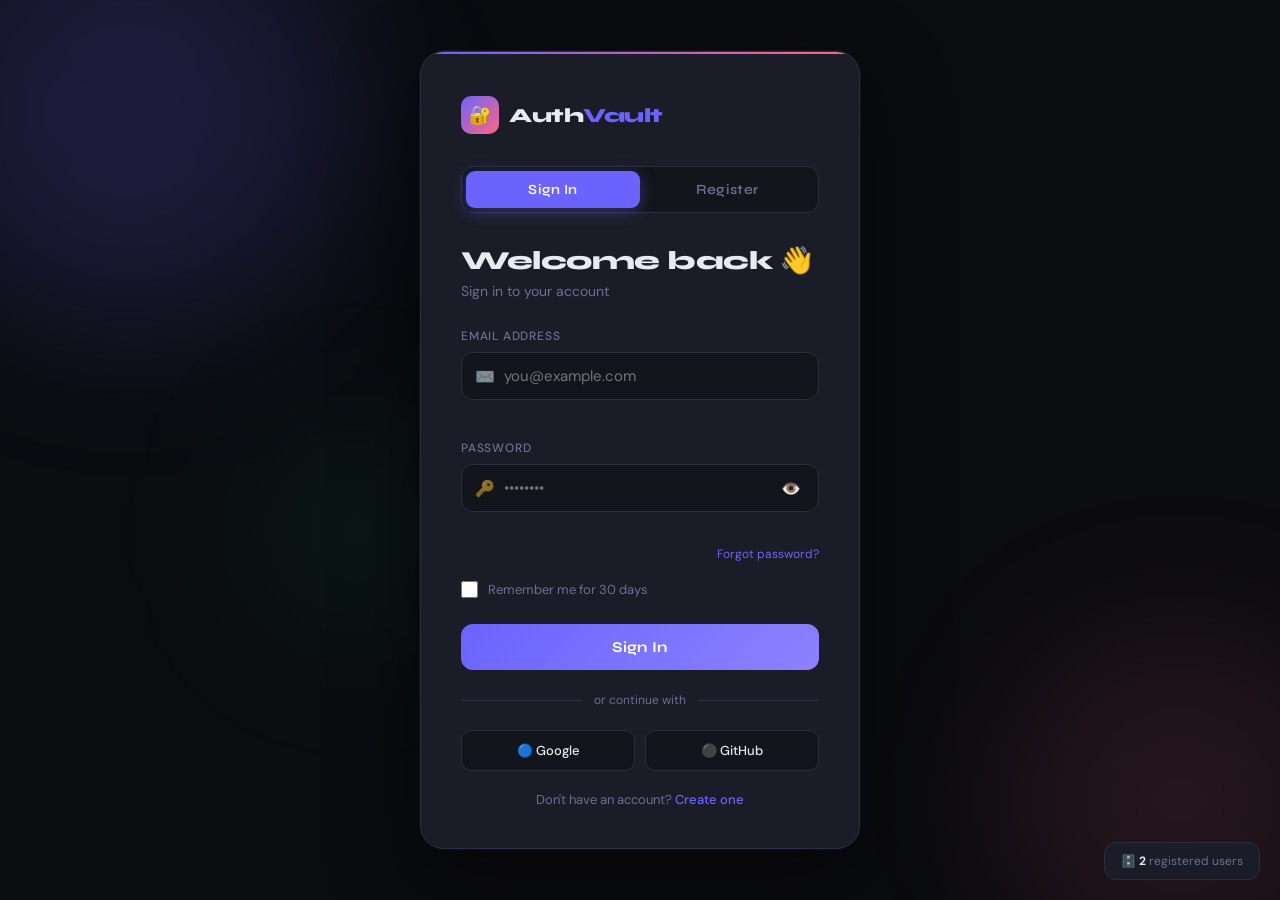
==== Registration/index.html @ bc40cd7a "Add files via upload" ====
<!DOCTYPE html>
<html lang="en">
<head>
  <meta charset="UTF-8" />
  <meta name="viewport" content="width=device-width, initial-scale=1.0"/>
  <title>AuthVault — Secure Login</title>
  <link href="https://fonts.googleapis.com/css2?family=Syne:wght@400;600;700;800&family=DM+Sans:wght@300;400;500&display=swap" rel="stylesheet"/>
  <style>
    :root {
      --bg: #0b0c10;
      --surface: #13151c;
      --card: #1a1d27;
      --border: #2a2d3e;
      --accent: #6c63ff;
      --accent2: #ff6584;
      --success: #00d68f;
      --error: #ff4d6d;
      --warn: #ffb703;
      --text: #e8eaf0;
      --muted: #6b7090;
      --glow: rgba(108,99,255,0.35);
    }

    * { margin: 0; padding: 0; box-sizing: border-box; }

    body {
      font-family: 'DM Sans', sans-serif;
      background: var(--bg);
      color: var(--text);
      min-height: 100vh;
      display: flex;
      align-items: center;
      justify-content: center;
      overflow: hidden;
    }

    /* ── Background ── */
    .bg-orb {
      position: fixed;
      border-radius: 50%;
      filter: blur(80px);
      pointer-events: none;
      z-index: 0;
    }
    .orb1 { width: 420px; height: 420px; background: rgba(108,99,255,0.18); top: -100px; left: -80px; }
    .orb2 { width: 320px; height: 320px; background: rgba(255,101,132,0.12); bottom: -60px; right: -60px; }
    .orb3 { width: 200px; height: 200px; background: rgba(0,214,143,0.08); bottom: 30%; left: 20%; }

    /* ── Wrapper ── */
    .wrapper {
      position: relative;
      z-index: 1;
      width: 100%;
      max-width: 480px;
      padding: 20px;
    }

    /* ── Card ── */
    .card {
      background: var(--card);
      border: 1px solid var(--border);
      border-radius: 24px;
      padding: 44px 40px 40px;
      box-shadow: 0 0 0 1px rgba(255,255,255,0.04), 0 30px 80px rgba(0,0,0,0.5);
      position: relative;
      overflow: hidden;
    }
    .card::before {
      content: '';
      position: absolute;
      top: 0; left: 0; right: 0;
      height: 2px;
      background: linear-gradient(90deg, var(--accent), var(--accent2));
      border-radius: 24px 24px 0 0;
    }

    /* ── Logo ── */
    .logo {
      display: flex;
      align-items: center;
      gap: 10px;
      margin-bottom: 32px;
    }
    .logo-icon {
      width: 38px; height: 38px;
      background: linear-gradient(135deg, var(--accent), var(--accent2));
      border-radius: 10px;
      display: flex; align-items: center; justify-content: center;
      font-size: 18px;
    }
    .logo-text {
      font-family: 'Syne', sans-serif;
      font-weight: 800;
      font-size: 20px;
      letter-spacing: -0.5px;
    }
    .logo-text span { color: var(--accent); }

    /* ── Tab bar ── */
    .tabs {
      display: flex;
      background: var(--surface);
      border-radius: 12px;
      padding: 4px;
      margin-bottom: 32px;
      border: 1px solid var(--border);
    }
    .tab-btn {
      flex: 1;
      padding: 10px;
      border: none;
      background: transparent;
      color: var(--muted);
      font-family: 'Syne', sans-serif;
      font-weight: 600;
      font-size: 14px;
      border-radius: 9px;
      cursor: pointer;
      transition: all 0.25s ease;
      letter-spacing: 0.3px;
    }
    .tab-btn.active {
      background: var(--accent);
      color: #fff;
      box-shadow: 0 4px 16px var(--glow);
    }

    /* ── Heading ── */
    .form-title {
      font-family: 'Syne', sans-serif;
      font-size: 26px;
      font-weight: 800;
      margin-bottom: 6px;
      letter-spacing: -0.5px;
    }
    .form-sub {
      color: var(--muted);
      font-size: 14px;
      margin-bottom: 28px;
    }

    /* ── Form Fields ── */
    .field { margin-bottom: 18px; position: relative; }
    .field label {
      display: block;
      font-size: 12px;
      font-weight: 500;
      letter-spacing: 0.8px;
      text-transform: uppercase;
      color: var(--muted);
      margin-bottom: 8px;
    }
    .input-wrap { position: relative; }
    .input-wrap .icon {
      position: absolute;
      left: 14px; top: 50%;
      transform: translateY(-50%);
      font-size: 16px;
      opacity: 0.5;
      pointer-events: none;
    }
    .field input {
      width: 100%;
      padding: 13px 14px 13px 42px;
      background: var(--surface);
      border: 1.5px solid var(--border);
      border-radius: 12px;
      color: var(--text);
      font-family: 'DM Sans', sans-serif;
      font-size: 15px;
      transition: all 0.2s ease;
      outline: none;
    }
    .field input:focus {
      border-color: var(--accent);
      box-shadow: 0 0 0 3px rgba(108,99,255,0.15);
    }
    .field input.error-input { border-color: var(--error); }
    .field input.success-input { border-color: var(--success); }

    /* Toggle password */
    .toggle-pwd {
      position: absolute;
      right: 14px; top: 50%;
      transform: translateY(-50%);
      background: none; border: none;
      color: var(--muted); cursor: pointer;
      font-size: 16px;
      padding: 4px;
      transition: color 0.2s;
    }
    .toggle-pwd:hover { color: var(--accent); }

    /* Field message */
    .field-msg {
      font-size: 12px;
      margin-top: 6px;
      min-height: 16px;
      display: flex; align-items: center; gap: 4px;
      transition: all 0.2s;
    }
    .field-msg.err { color: var(--error); }
    .field-msg.ok  { color: var(--success); }

    /* Password strength */
    .strength-bar {
      display: flex; gap: 4px; margin-top: 8px;
    }
    .strength-seg {
      flex: 1; height: 3px;
      border-radius: 99px;
      background: var(--border);
      transition: background 0.3s ease;
    }
    .strength-label {
      font-size: 11px;
      color: var(--muted);
      margin-top: 4px;
    }

    /* ── Submit button ── */
    .btn-submit {
      width: 100%;
      padding: 14px;
      background: linear-gradient(135deg, var(--accent), #8b82ff);
      color: #fff;
      border: none;
      border-radius: 12px;
      font-family: 'Syne', sans-serif;
      font-weight: 700;
      font-size: 15px;
      letter-spacing: 0.3px;
      cursor: pointer;
      transition: all 0.25s ease;
      margin-top: 8px;
      position: relative;
      overflow: hidden;
    }
    .btn-submit:hover {
      transform: translateY(-1px);
      box-shadow: 0 8px 28px var(--glow);
    }
    .btn-submit:active { transform: translateY(0); }
    .btn-submit:disabled {
      opacity: 0.5;
      cursor: not-allowed;
      transform: none;
    }
    .btn-submit .spinner {
      display: none;
      width: 18px; height: 18px;
      border: 2px solid rgba(255,255,255,0.3);
      border-top-color: #fff;
      border-radius: 50%;
      animation: spin 0.7s linear infinite;
      margin: 0 auto;
    }
    .btn-submit.loading .btn-label { display: none; }
    .btn-submit.loading .spinner { display: block; }
    @keyframes spin { to { transform: rotate(360deg); } }

    /* ── Alert box ── */
    .alert-box {
      display: none;
      padding: 14px 16px;
      border-radius: 12px;
      font-size: 14px;
      margin-bottom: 20px;
      border: 1px solid transparent;
      animation: slideIn 0.3s ease;
    }
    .alert-box.show { display: flex; align-items: center; gap: 10px; }
    .alert-box.success { background: rgba(0,214,143,0.1); border-color: rgba(0,214,143,0.3); color: var(--success); }
    .alert-box.error   { background: rgba(255,77,109,0.1); border-color: rgba(255,77,109,0.3); color: var(--error); }
    @keyframes slideIn { from { opacity:0; transform: translateY(-8px); } to { opacity:1; transform: translateY(0); } }

    /* ── Divider ── */
    .divider { display: flex; align-items: center; gap: 12px; margin: 22px 0; }
    .divider span { color: var(--muted); font-size: 12px; white-space: nowrap; }
    .divider::before, .divider::after { content:''; flex:1; height:1px; background: var(--border); }

    /* ── Social buttons ── */
    .social-row { display: grid; grid-template-columns: 1fr 1fr; gap: 10px; }
    .btn-social {
      padding: 11px;
      background: var(--surface);
      border: 1.5px solid var(--border);
      border-radius: 10px;
      color: var(--text);
      font-family: 'DM Sans', sans-serif;
      font-size: 13px;
      font-weight: 500;
      cursor: pointer;
      transition: all 0.2s ease;
      display: flex; align-items: center; justify-content: center; gap: 8px;
    }
    .btn-social:hover { border-color: var(--accent); color: var(--accent); }

    /* ── Footer link ── */
    .form-footer {
      text-align: center;
      margin-top: 20px;
      font-size: 13px;
      color: var(--muted);
    }
    .form-footer a { color: var(--accent); cursor: pointer; text-decoration: none; font-weight: 500; }
    .form-footer a:hover { text-decoration: underline; }

    /* ── Success screen ── */
    #successScreen {
      display: none;
      text-align: center;
      animation: fadeIn 0.5s ease;
    }
    @keyframes fadeIn { from { opacity:0; transform: scale(0.96); } to { opacity:1; transform: scale(1); } }
    .success-icon {
      width: 80px; height: 80px;
      background: rgba(0,214,143,0.12);
      border: 2px solid var(--success);
      border-radius: 50%;
      display: flex; align-items: center; justify-content: center;
      font-size: 36px;
      margin: 0 auto 20px;
    }
    .success-title {
      font-family: 'Syne', sans-serif;
      font-size: 24px;
      font-weight: 800;
      margin-bottom: 10px;
    }
    .success-subtitle { color: var(--muted); font-size: 15px; margin-bottom: 8px; }
    .user-badge {
      display: inline-block;
      padding: 8px 18px;
      background: rgba(108,99,255,0.12);
      border: 1px solid rgba(108,99,255,0.3);
      border-radius: 99px;
      color: var(--accent);
      font-size: 14px;
      font-weight: 500;
      margin: 10px 0 24px;
    }
    .btn-logout {
      padding: 12px 28px;
      background: var(--surface);
      border: 1.5px solid var(--border);
      border-radius: 12px;
      color: var(--text);
      font-family: 'Syne', sans-serif;
      font-weight: 600;
      font-size: 14px;
      cursor: pointer;
      transition: all 0.2s;
    }
    .btn-logout:hover { border-color: var(--error); color: var(--error); }

    /* ── Users list (demo) ── */
    .users-count {
      position: fixed;
      bottom: 20px; right: 20px;
      background: var(--card);
      border: 1px solid var(--border);
      border-radius: 12px;
      padding: 10px 16px;
      font-size: 12px;
      color: var(--muted);
      z-index: 10;
    }
    .users-count strong { color: var(--text); }

    /* ── Checkbox ── */
    .check-row {
      display: flex; align-items: center; gap: 10px;
      margin-bottom: 18px;
      cursor: pointer;
    }
    .check-row input[type="checkbox"] {
      width: 17px; height: 17px;
      accent-color: var(--accent);
      cursor: pointer;
    }
    .check-row span { font-size: 13px; color: var(--muted); }
    .check-row a { color: var(--accent); }

    /* Forgot link */
    .forgot-link {
      text-align: right;
      margin-top: -10px;
      margin-bottom: 18px;
    }
    .forgot-link a { font-size: 12px; color: var(--accent); cursor: pointer; text-decoration: none; }
    .forgot-link a:hover { text-decoration: underline; }

    /* Responsive */
    @media (max-width: 520px) {
      .card { padding: 32px 24px 28px; border-radius: 18px; }
      .form-title { font-size: 22px; }
    }
  </style>
</head>
<body>

<div class="bg-orb orb1"></div>
<div class="bg-orb orb2"></div>
<div class="bg-orb orb3"></div>

<div class="wrapper">
  <div class="card">

    <!-- Logo -->
    <div class="logo">
      <div class="logo-icon">🔐</div>
      <div class="logo-text">Auth<span>Vault</span></div>
    </div>

    <!-- Tab bar -->
    <div class="tabs" id="tabBar">
      <button class="tab-btn active" onclick="switchTab('login')">Sign In</button>
      <button class="tab-btn" onclick="switchTab('register')">Register</button>
    </div>

    <!-- Alert -->
    <div class="alert-box" id="alertBox"></div>

    <!-- ══ LOGIN FORM ══ -->
    <div id="loginForm">
      <div class="form-title">Welcome back 👋</div>
      <div class="form-sub">Sign in to your account</div>

      <div class="field">
        <label>Email Address</label>
        <div class="input-wrap">
          <span class="icon">✉️</span>
          <input type="email" id="loginEmail" placeholder="you@example.com" autocomplete="email"/>
        </div>
        <div class="field-msg" id="loginEmailMsg"></div>
      </div>

      <div class="field">
        <label>Password</label>
        <div class="input-wrap">
          <span class="icon">🔑</span>
          <input type="password" id="loginPassword" placeholder="••••••••" autocomplete="current-password"/>
          <button class="toggle-pwd" onclick="togglePwd('loginPassword', this)" type="button">👁️</button>
        </div>
        <div class="field-msg" id="loginPwdMsg"></div>
      </div>

      <div class="forgot-link"><a onclick="forgotPassword()">Forgot password?</a></div>

      <label class="check-row">
        <input type="checkbox" id="rememberMe"/>
        <span>Remember me for 30 days</span>
      </label>

      <button class="btn-submit" id="loginBtn" onclick="handleLogin()">
        <span class="btn-label">Sign In</span>
        <div class="spinner"></div>
      </button>

      <div class="divider"><span>or continue with</span></div>
      <div class="social-row">
        <button class="btn-social" onclick="socialLogin('Google')">🔵 Google</button>
        <button class="btn-social" onclick="socialLogin('GitHub')">⚫ GitHub</button>
      </div>

      <div class="form-footer">
        Don't have an account? <a onclick="switchTab('register')">Create one</a>
      </div>
    </div>

    <!-- ══ REGISTER FORM ══ -->
    <div id="registerForm" style="display:none">
      <div class="form-title">Create account ✨</div>
      <div class="form-sub">Join thousands of users today</div>

      <div class="field">
        <label>Full Name</label>
        <div class="input-wrap">
          <span class="icon">👤</span>
          <input type="text" id="regName" placeholder="Jane Doe" autocomplete="name"/>
        </div>
        <div class="field-msg" id="regNameMsg"></div>
      </div>

      <div class="field">
        <label>Email Address</label>
        <div class="input-wrap">
          <span class="icon">✉️</span>
          <input type="email" id="regEmail" placeholder="you@example.com" autocomplete="email"/>
        </div>
        <div class="field-msg" id="regEmailMsg"></div>
      </div>

      <div class="field">
        <label>Password</label>
        <div class="input-wrap">
          <span class="icon">🔑</span>
          <input type="password" id="regPassword" placeholder="Min. 8 characters" oninput="checkStrength(this.value)" autocomplete="new-password"/>
          <button class="toggle-pwd" onclick="togglePwd('regPassword', this)" type="button">👁️</button>
        </div>
        <div class="strength-bar">
          <div class="strength-seg" id="seg1"></div>
          <div class="strength-seg" id="seg2"></div>
          <div class="strength-seg" id="seg3"></div>
          <div class="strength-seg" id="seg4"></div>
        </div>
        <div class="strength-label" id="strengthLabel">Enter a password</div>
        <div class="field-msg" id="regPwdMsg"></div>
      </div>

      <div class="field">
        <label>Confirm Password</label>
        <div class="input-wrap">
          <span class="icon">🔒</span>
          <input type="password" id="regConfirm" placeholder="Repeat password" autocomplete="new-password"/>
          <button class="toggle-pwd" onclick="togglePwd('regConfirm', this)" type="button">👁️</button>
        </div>
        <div class="field-msg" id="regConfirmMsg"></div>
      </div>

      <label class="check-row">
        <input type="checkbox" id="agreeTerms"/>
        <span>I agree to the <a href="#">Terms of Service</a> & <a href="#">Privacy Policy</a></span>
      </label>

      <button class="btn-submit" id="registerBtn" onclick="handleRegister()">
        <span class="btn-label">Create Account</span>
        <div class="spinner"></div>
      </button>

      <div class="form-footer">
        Already registered? <a onclick="switchTab('login')">Sign in</a>
      </div>
    </div>

    <!-- ══ SUCCESS SCREEN ══ -->
    <div id="successScreen">
      <div class="success-icon">✅</div>
      <div class="success-title">Validation Complete!</div>
      <div class="success-subtitle">You are authenticated as</div>
      <div class="user-badge" id="userBadge"></div>
      <p style="color:var(--muted);font-size:13px;margin-bottom:24px;">
        🎉 Login successful · Session active · Identity verified
      </p>
      <button class="btn-logout" onclick="handleLogout()">🚪 Sign Out</button>
    </div>

  </div><!-- /card -->
</div>

<!-- Users count badge -->
<div class="users-count">
  🗄️ <strong id="userCountDisplay">0</strong> registered users
</div>

<script>
/* ═══════════════════════════════════════════
   DATABASE (localStorage simulation)
═══════════════════════════════════════════ */
const DB_KEY = 'authvault_users';

function getUsers() {
  const raw = localStorage.getItem(DB_KEY);
  const users = raw ? JSON.parse(raw) : [];
  // Seed demo users if empty
  if (users.length === 0) {
    const seed = [
      { name: 'Demo User',  email: 'user@demo.com',  password: hashPwd('Demo@1234'), createdAt: new Date().toISOString() },
      { name: 'Admin User', email: 'admin@demo.com', password: hashPwd('Admin@5678'), createdAt: new Date().toISOString() }
    ];
    localStorage.setItem(DB_KEY, JSON.stringify(seed));
    return seed;
  }
  return users;
}

function saveUsers(users) {
  localStorage.setItem(DB_KEY, JSON.stringify(users));
}

function hashPwd(pwd) {
  // Simple XOR-based pseudo-hash for demo (not production!)
  let h = 0;
  for (let i = 0; i < pwd.length; i++) h = (Math.imul(31, h) + pwd.charCodeAt(i)) | 0;
  return 'H' + Math.abs(h).toString(16).padStart(8, '0');
}

function findUser(email) {
  return getUsers().find(u => u.email.toLowerCase() === email.toLowerCase());
}

function updateCount() {
  document.getElementById('userCountDisplay').textContent = getUsers().length;
}

/* ═══════════════════════════════════════════
   TAB SWITCHING
═══════════════════════════════════════════ */
function switchTab(tab) {
  const tabs = document.querySelectorAll('.tab-btn');
  tabs[0].classList.toggle('active', tab === 'login');
  tabs[1].classList.toggle('active', tab === 'register');
  document.getElementById('loginForm').style.display    = tab === 'login'    ? '' : 'none';
  document.getElementById('registerForm').style.display = tab === 'register' ? '' : 'none';
  document.getElementById('successScreen').style.display = 'none';
  document.getElementById('tabBar').style.display = '';
  clearAlert();
}

/* ═══════════════════════════════════════════
   ALERTS
═══════════════════════════════════════════ */
function showAlert(msg, type) {
  const el = document.getElementById('alertBox');
  el.className = `alert-box show ${type}`;
  el.innerHTML = (type === 'success' ? '✅ ' : '❌ ') + msg;
}
function clearAlert() {
  const el = document.getElementById('alertBox');
  el.className = 'alert-box';
}

/* ═══════════════════════════════════════════
   VALIDATION HELPERS
═══════════════════════════════════════════ */
function setMsg(id, text, type) {
  const el = document.getElementById(id);
  el.textContent = text;
  el.className = `field-msg ${type}`;
}
function clearMsg(id) { setMsg(id, '', ''); }

function isValidEmail(e) { return /^[^\s@]+@[^\s@]+\.[^\s@]+$/.test(e); }

/* ═══════════════════════════════════════════
   PASSWORD STRENGTH
═══════════════════════════════════════════ */
function checkStrength(pwd) {
  const segs = [1,2,3,4].map(i => document.getElementById('seg'+i));
  const lbl = document.getElementById('strengthLabel');
  let score = 0;
  if (pwd.length >= 8) score++;
  if (/[A-Z]/.test(pwd)) score++;
  if (/[0-9]/.test(pwd)) score++;
  if (/[^A-Za-z0-9]/.test(pwd)) score++;

  const colors = ['#ff4d6d','#ffb703','#4cc9f0','#00d68f'];
  const labels = ['Weak','Fair','Good','Strong'];
  segs.forEach((s, i) => {
    s.style.background = i < score ? colors[score - 1] : 'var(--border)';
  });
  lbl.textContent = pwd.length === 0 ? 'Enter a password' : labels[score - 1] || 'Weak';
  lbl.style.color = pwd.length === 0 ? 'var(--muted)' : colors[score - 1] || colors[0];
}

/* ═══════════════════════════════════════════
   TOGGLE PASSWORD VISIBILITY
═══════════════════════════════════════════ */
function togglePwd(inputId, btn) {
  const inp = document.getElementById(inputId);
  const isHidden = inp.type === 'password';
  inp.type = isHidden ? 'text' : 'password';
  btn.textContent = isHidden ? '🙈' : '👁️';
}

/* ═══════════════════════════════════════════
   LOGIN HANDLER
═══════════════════════════════════════════ */
function handleLogin() {
  clearAlert();
  const email = document.getElementById('loginEmail').value.trim();
  const pwd   = document.getElementById('loginPassword').value;
  let valid = true;

  if (!email) { setMsg('loginEmailMsg','Email is required','err'); valid = false; }
  else if (!isValidEmail(email)) { setMsg('loginEmailMsg','Enter a valid email address','err'); valid = false; }
  else clearMsg('loginEmailMsg');

  if (!pwd) { setMsg('loginPwdMsg','Password is required','err'); valid = false; }
  else clearMsg('loginPwdMsg');

  if (!valid) return;

  const btn = document.getElementById('loginBtn');
  btn.classList.add('loading'); btn.disabled = true;

  setTimeout(() => {
    btn.classList.remove('loading'); btn.disabled = false;
    const user = findUser(email);
    if (!user) {
      showAlert('No account found with this email.', 'error');
      setMsg('loginEmailMsg', 'Email not registered', 'err');
      document.getElementById('loginEmail').classList.add('error-input');
      return;
    }
    if (user.password !== hashPwd(pwd)) {
      showAlert('Incorrect password. Please try again.', 'error');
      setMsg('loginPwdMsg', 'Wrong password', 'err');
      document.getElementById('loginPassword').classList.add('error-input');
      return;
    }
    // Remember me
    if (document.getElementById('rememberMe').checked) {
      localStorage.setItem('authvault_session', JSON.stringify({ email: user.email, name: user.name }));
    }
    showSuccess(user);
  }, 1200);
}

/* ═══════════════════════════════════════════
   REGISTER HANDLER
═══════════════════════════════════════════ */
function handleRegister() {
  clearAlert();
  const name    = document.getElementById('regName').value.trim();
  const email   = document.getElementById('regEmail').value.trim();
  const pwd     = document.getElementById('regPassword').value;
  const confirm = document.getElementById('regConfirm').value;
  const agreed  = document.getElementById('agreeTerms').checked;
  let valid = true;

  // Name
  if (!name || name.length < 2) {
    setMsg('regNameMsg','Name must be at least 2 characters','err'); valid = false;
  } else { setMsg('regNameMsg','✓ Looks good!','ok'); }

  // Email
  if (!email) { setMsg('regEmailMsg','Email is required','err'); valid = false; }
  else if (!isValidEmail(email)) { setMsg('regEmailMsg','Enter a valid email address','err'); valid = false; }
  else if (findUser(email)) { setMsg('regEmailMsg','This email is already registered','err'); valid = false; }
  else { setMsg('regEmailMsg','✓ Email available','ok'); }

  // Password
  if (pwd.length < 8) { setMsg('regPwdMsg','Minimum 8 characters required','err'); valid = false; }
  else if (!/[A-Z]/.test(pwd)) { setMsg('regPwdMsg','Add at least one uppercase letter','err'); valid = false; }
  else if (!/[0-9]/.test(pwd)) { setMsg('regPwdMsg','Add at least one number','err'); valid = false; }
  else { setMsg('regPwdMsg','✓ Strong password','ok'); }

  // Confirm
  if (pwd !== confirm) { setMsg('regConfirmMsg','Passwords do not match','err'); valid = false; }
  else if (confirm) { setMsg('regConfirmMsg','✓ Passwords match','ok'); }

  // Terms
  if (!agreed) { showAlert('Please accept the Terms of Service to continue.','error'); valid = false; }

  if (!valid) return;

  const btn = document.getElementById('registerBtn');
  btn.classList.add('loading'); btn.disabled = true;

  setTimeout(() => {
    btn.classList.remove('loading'); btn.disabled = false;
    const users = getUsers();
    const newUser = { name, email, password: hashPwd(pwd), createdAt: new Date().toISOString() };
    users.push(newUser);
    saveUsers(users);
    updateCount();
    showAlert(`🎉 Account created for ${name}! Please sign in.`, 'success');
    // Auto-fill login
    setTimeout(() => {
      switchTab('login');
      document.getElementById('loginEmail').value = email;
    }, 1500);
  }, 1200);
}

/* ═══════════════════════════════════════════
   SUCCESS SCREEN
═══════════════════════════════════════════ */
function showSuccess(user) {
  document.getElementById('loginForm').style.display = 'none';
  document.getElementById('registerForm').style.display = 'none';
  document.getElementById('tabBar').style.display = 'none';
  document.getElementById('alertBox').className = 'alert-box';
  document.getElementById('userBadge').textContent = `${user.name} · ${user.email}`;
  document.getElementById('successScreen').style.display = 'block';
}

function handleLogout() {
  localStorage.removeItem('authvault_session');
  document.getElementById('successScreen').style.display = 'none';
  document.getElementById('tabBar').style.display = '';
  switchTab('login');
  document.getElementById('loginEmail').value = '';
  document.getElementById('loginPassword').value = '';
  showAlert('You have been signed out.','success');
}

/* ═══════════════════════════════════════════
   FORGOT PASSWORD (Demo)
═══════════════════════════════════════════ */
function forgotPassword() {
  const email = document.getElementById('loginEmail').value.trim();
  if (!email || !isValidEmail(email)) {
    showAlert('Enter your email address first, then click Forgot Password.','error');
    return;
  }
  const user = findUser(email);
  if (!user) { showAlert('No account found with this email.','error'); return; }
  showAlert(`📧 A password reset link has been sent to ${email} (demo).`,'success');
}

/* ═══════════════════════════════════════════
   SOCIAL LOGIN (Demo)
═══════════════════════════════════════════ */
function socialLogin(provider) {
  showAlert(`${provider} OAuth is not connected in this demo.`, 'error');
}

/* ═══════════════════════════════════════════
   SESSION RESTORE
═══════════════════════════════════════════ */
window.addEventListener('DOMContentLoaded', () => {
  updateCount();
  const session = localStorage.getItem('authvault_session');
  if (session) {
    const user = JSON.parse(session);
    showSuccess(user);
  }
  // Real-time validation on login fields
  document.getElementById('loginEmail').addEventListener('input', function() {
    this.classList.remove('error-input');
    clearMsg('loginEmailMsg');
  });
  document.getElementById('loginPassword').addEventListener('input', function() {
    this.classList.remove('error-input');
    clearMsg('loginPwdMsg');
  });
  document.getElementById('regConfirm').addEventListener('input', function() {
    const pwd = document.getElementById('regPassword').value;
    if (this.value && this.value !== pwd) setMsg('regConfirmMsg','Passwords do not match','err');
    else if (this.value) setMsg('regConfirmMsg','✓ Passwords match','ok');
  });
});
</script>
</body>
</html>
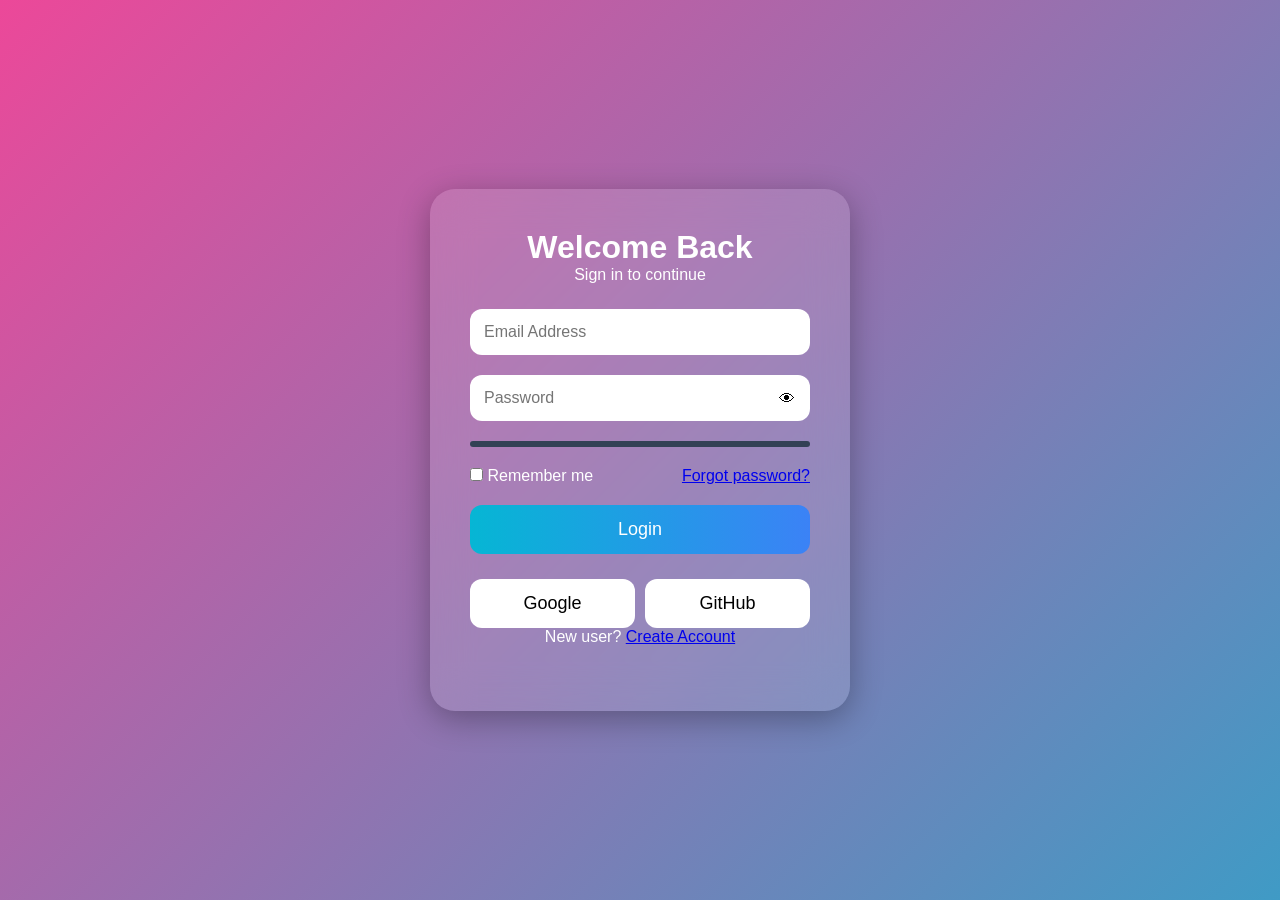
==== commit e9f9a643: "Add files via upload" ====
--- a/Registration/index.html
+++ b/Registration/index.html
@@ -1,838 +1,62 @@
-<!DOCTYPE html>
-<html lang="en">
-<head>
-  <meta charset="UTF-8" />
-  <meta name="viewport" content="width=device-width, initial-scale=1.0"/>
-  <title>AuthVault — Secure Login</title>
-  <link href="https://fonts.googleapis.com/css2?family=Syne:wght@400;600;700;800&family=DM+Sans:wght@300;400;500&display=swap" rel="stylesheet"/>
-  <style>
-    :root {
-      --bg: #0b0c10;
-      --surface: #13151c;
-      --card: #1a1d27;
-      --border: #2a2d3e;
-      --accent: #6c63ff;
-      --accent2: #ff6584;
-      --success: #00d68f;
-      --error: #ff4d6d;
-      --warn: #ffb703;
-      --text: #e8eaf0;
-      --muted: #6b7090;
-      --glow: rgba(108,99,255,0.35);
-    }
-
-    * { margin: 0; padding: 0; box-sizing: border-box; }
-
-    body {
-      font-family: 'DM Sans', sans-serif;
-      background: var(--bg);
-      color: var(--text);
-      min-height: 100vh;
-      display: flex;
-      align-items: center;
-      justify-content: center;
-      overflow: hidden;
-    }
-
-    /* ── Background ── */
-    .bg-orb {
-      position: fixed;
-      border-radius: 50%;
-      filter: blur(80px);
-      pointer-events: none;
-      z-index: 0;
-    }
-    .orb1 { width: 420px; height: 420px; background: rgba(108,99,255,0.18); top: -100px; left: -80px; }
-    .orb2 { width: 320px; height: 320px; background: rgba(255,101,132,0.12); bottom: -60px; right: -60px; }
-    .orb3 { width: 200px; height: 200px; background: rgba(0,214,143,0.08); bottom: 30%; left: 20%; }
-
-    /* ── Wrapper ── */
-    .wrapper {
-      position: relative;
-      z-index: 1;
-      width: 100%;
-      max-width: 480px;
-      padding: 20px;
-    }
-
-    /* ── Card ── */
-    .card {
-      background: var(--card);
-      border: 1px solid var(--border);
-      border-radius: 24px;
-      padding: 44px 40px 40px;
-      box-shadow: 0 0 0 1px rgba(255,255,255,0.04), 0 30px 80px rgba(0,0,0,0.5);
-      position: relative;
-      overflow: hidden;
-    }
-    .card::before {
-      content: '';
-      position: absolute;
-      top: 0; left: 0; right: 0;
-      height: 2px;
-      background: linear-gradient(90deg, var(--accent), var(--accent2));
-      border-radius: 24px 24px 0 0;
-    }
-
-    /* ── Logo ── */
-    .logo {
-      display: flex;
-      align-items: center;
-      gap: 10px;
-      margin-bottom: 32px;
-    }
-    .logo-icon {
-      width: 38px; height: 38px;
-      background: linear-gradient(135deg, var(--accent), var(--accent2));
-      border-radius: 10px;
-      display: flex; align-items: center; justify-content: center;
-      font-size: 18px;
-    }
-    .logo-text {
-      font-family: 'Syne', sans-serif;
-      font-weight: 800;
-      font-size: 20px;
-      letter-spacing: -0.5px;
-    }
-    .logo-text span { color: var(--accent); }
-
-    /* ── Tab bar ── */
-    .tabs {
-      display: flex;
-      background: var(--surface);
-      border-radius: 12px;
-      padding: 4px;
-      margin-bottom: 32px;
-      border: 1px solid var(--border);
-    }
-    .tab-btn {
-      flex: 1;
-      padding: 10px;
-      border: none;
-      background: transparent;
-      color: var(--muted);
-      font-family: 'Syne', sans-serif;
-      font-weight: 600;
-      font-size: 14px;
-      border-radius: 9px;
-      cursor: pointer;
-      transition: all 0.25s ease;
-      letter-spacing: 0.3px;
-    }
-    .tab-btn.active {
-      background: var(--accent);
-      color: #fff;
-      box-shadow: 0 4px 16px var(--glow);
-    }
-
-    /* ── Heading ── */
-    .form-title {
-      font-family: 'Syne', sans-serif;
-      font-size: 26px;
-      font-weight: 800;
-      margin-bottom: 6px;
-      letter-spacing: -0.5px;
-    }
-    .form-sub {
-      color: var(--muted);
-      font-size: 14px;
-      margin-bottom: 28px;
-    }
-
-    /* ── Form Fields ── */
-    .field { margin-bottom: 18px; position: relative; }
-    .field label {
-      display: block;
-      font-size: 12px;
-      font-weight: 500;
-      letter-spacing: 0.8px;
-      text-transform: uppercase;
-      color: var(--muted);
-      margin-bottom: 8px;
-    }
-    .input-wrap { position: relative; }
-    .input-wrap .icon {
-      position: absolute;
-      left: 14px; top: 50%;
-      transform: translateY(-50%);
-      font-size: 16px;
-      opacity: 0.5;
-      pointer-events: none;
-    }
-    .field input {
-      width: 100%;
-      padding: 13px 14px 13px 42px;
-      background: var(--surface);
-      border: 1.5px solid var(--border);
-      border-radius: 12px;
-      color: var(--text);
-      font-family: 'DM Sans', sans-serif;
-      font-size: 15px;
-      transition: all 0.2s ease;
-      outline: none;
-    }
-    .field input:focus {
-      border-color: var(--accent);
-      box-shadow: 0 0 0 3px rgba(108,99,255,0.15);
-    }
-    .field input.error-input { border-color: var(--error); }
-    .field input.success-input { border-color: var(--success); }
-
-    /* Toggle password */
-    .toggle-pwd {
-      position: absolute;
-      right: 14px; top: 50%;
-      transform: translateY(-50%);
-      background: none; border: none;
-      color: var(--muted); cursor: pointer;
-      font-size: 16px;
-      padding: 4px;
-      transition: color 0.2s;
-    }
-    .toggle-pwd:hover { color: var(--accent); }
-
-    /* Field message */
-    .field-msg {
-      font-size: 12px;
-      margin-top: 6px;
-      min-height: 16px;
-      display: flex; align-items: center; gap: 4px;
-      transition: all 0.2s;
-    }
-    .field-msg.err { color: var(--error); }
-    .field-msg.ok  { color: var(--success); }
-
-    /* Password strength */
-    .strength-bar {
-      display: flex; gap: 4px; margin-top: 8px;
-    }
-    .strength-seg {
-      flex: 1; height: 3px;
-      border-radius: 99px;
-      background: var(--border);
-      transition: background 0.3s ease;
-    }
-    .strength-label {
-      font-size: 11px;
-      color: var(--muted);
-      margin-top: 4px;
-    }
-
-    /* ── Submit button ── */
-    .btn-submit {
-      width: 100%;
-      padding: 14px;
-      background: linear-gradient(135deg, var(--accent), #8b82ff);
-      color: #fff;
-      border: none;
-      border-radius: 12px;
-      font-family: 'Syne', sans-serif;
-      font-weight: 700;
-      font-size: 15px;
-      letter-spacing: 0.3px;
-      cursor: pointer;
-      transition: all 0.25s ease;
-      margin-top: 8px;
-      position: relative;
-      overflow: hidden;
-    }
-    .btn-submit:hover {
-      transform: translateY(-1px);
-      box-shadow: 0 8px 28px var(--glow);
-    }
-    .btn-submit:active { transform: translateY(0); }
-    .btn-submit:disabled {
-      opacity: 0.5;
-      cursor: not-allowed;
-      transform: none;
-    }
-    .btn-submit .spinner {
-      display: none;
-      width: 18px; height: 18px;
-      border: 2px solid rgba(255,255,255,0.3);
-      border-top-color: #fff;
-      border-radius: 50%;
-      animation: spin 0.7s linear infinite;
-      margin: 0 auto;
-    }
-    .btn-submit.loading .btn-label { display: none; }
-    .btn-submit.loading .spinner { display: block; }
-    @keyframes spin { to { transform: rotate(360deg); } }
-
-    /* ── Alert box ── */
-    .alert-box {
-      display: none;
-      padding: 14px 16px;
-      border-radius: 12px;
-      font-size: 14px;
-      margin-bottom: 20px;
-      border: 1px solid transparent;
-      animation: slideIn 0.3s ease;
-    }
-    .alert-box.show { display: flex; align-items: center; gap: 10px; }
-    .alert-box.success { background: rgba(0,214,143,0.1); border-color: rgba(0,214,143,0.3); color: var(--success); }
-    .alert-box.error   { background: rgba(255,77,109,0.1); border-color: rgba(255,77,109,0.3); color: var(--error); }
-    @keyframes slideIn { from { opacity:0; transform: translateY(-8px); } to { opacity:1; transform: translateY(0); } }
-
-    /* ── Divider ── */
-    .divider { display: flex; align-items: center; gap: 12px; margin: 22px 0; }
-    .divider span { color: var(--muted); font-size: 12px; white-space: nowrap; }
-    .divider::before, .divider::after { content:''; flex:1; height:1px; background: var(--border); }
-
-    /* ── Social buttons ── */
-    .social-row { display: grid; grid-template-columns: 1fr 1fr; gap: 10px; }
-    .btn-social {
-      padding: 11px;
-      background: var(--surface);
-      border: 1.5px solid var(--border);
-      border-radius: 10px;
-      color: var(--text);
-      font-family: 'DM Sans', sans-serif;
-      font-size: 13px;
-      font-weight: 500;
-      cursor: pointer;
-      transition: all 0.2s ease;
-      display: flex; align-items: center; justify-content: center; gap: 8px;
-    }
-    .btn-social:hover { border-color: var(--accent); color: var(--accent); }
-
-    /* ── Footer link ── */
-    .form-footer {
-      text-align: center;
-      margin-top: 20px;
-      font-size: 13px;
-      color: var(--muted);
-    }
-    .form-footer a { color: var(--accent); cursor: pointer; text-decoration: none; font-weight: 500; }
-    .form-footer a:hover { text-decoration: underline; }
-
-    /* ── Success screen ── */
-    #successScreen {
-      display: none;
-      text-align: center;
-      animation: fadeIn 0.5s ease;
-    }
-    @keyframes fadeIn { from { opacity:0; transform: scale(0.96); } to { opacity:1; transform: scale(1); } }
-    .success-icon {
-      width: 80px; height: 80px;
-      background: rgba(0,214,143,0.12);
-      border: 2px solid var(--success);
-      border-radius: 50%;
-      display: flex; align-items: center; justify-content: center;
-      font-size: 36px;
-      margin: 0 auto 20px;
-    }
-    .success-title {
-      font-family: 'Syne', sans-serif;
-      font-size: 24px;
-      font-weight: 800;
-      margin-bottom: 10px;
-    }
-    .success-subtitle { color: var(--muted); font-size: 15px; margin-bottom: 8px; }
-    .user-badge {
-      display: inline-block;
-      padding: 8px 18px;
-      background: rgba(108,99,255,0.12);
-      border: 1px solid rgba(108,99,255,0.3);
-      border-radius: 99px;
-      color: var(--accent);
-      font-size: 14px;
-      font-weight: 500;
-      margin: 10px 0 24px;
-    }
-    .btn-logout {
-      padding: 12px 28px;
-      background: var(--surface);
-      border: 1.5px solid var(--border);
-      border-radius: 12px;
-      color: var(--text);
-      font-family: 'Syne', sans-serif;
-      font-weight: 600;
-      font-size: 14px;
-      cursor: pointer;
-      transition: all 0.2s;
-    }
-    .btn-logout:hover { border-color: var(--error); color: var(--error); }
-
-    /* ── Users list (demo) ── */
-    .users-count {
-      position: fixed;
-      bottom: 20px; right: 20px;
-      background: var(--card);
-      border: 1px solid var(--border);
-      border-radius: 12px;
-      padding: 10px 16px;
-      font-size: 12px;
-      color: var(--muted);
-      z-index: 10;
-    }
-    .users-count strong { color: var(--text); }
-
-    /* ── Checkbox ── */
-    .check-row {
-      display: flex; align-items: center; gap: 10px;
-      margin-bottom: 18px;
-      cursor: pointer;
-    }
-    .check-row input[type="checkbox"] {
-      width: 17px; height: 17px;
-      accent-color: var(--accent);
-      cursor: pointer;
-    }
-    .check-row span { font-size: 13px; color: var(--muted); }
-    .check-row a { color: var(--accent); }
-
-    /* Forgot link */
-    .forgot-link {
-      text-align: right;
-      margin-top: -10px;
-      margin-bottom: 18px;
-    }
-    .forgot-link a { font-size: 12px; color: var(--accent); cursor: pointer; text-decoration: none; }
-    .forgot-link a:hover { text-decoration: underline; }
-
-    /* Responsive */
-    @media (max-width: 520px) {
-      .card { padding: 32px 24px 28px; border-radius: 18px; }
-      .form-title { font-size: 22px; }
-    }
-  </style>
-</head>
-<body>
-
-<div class="bg-orb orb1"></div>
-<div class="bg-orb orb2"></div>
-<div class="bg-orb orb3"></div>
-
-<div class="wrapper">
-  <div class="card">
-
-    <!-- Logo -->
-    <div class="logo">
-      <div class="logo-icon">🔐</div>
-      <div class="logo-text">Auth<span>Vault</span></div>
-    </div>
-
-    <!-- Tab bar -->
-    <div class="tabs" id="tabBar">
-      <button class="tab-btn active" onclick="switchTab('login')">Sign In</button>
-      <button class="tab-btn" onclick="switchTab('register')">Register</button>
-    </div>
-
-    <!-- Alert -->
-    <div class="alert-box" id="alertBox"></div>
-
-    <!-- ══ LOGIN FORM ══ -->
-    <div id="loginForm">
-      <div class="form-title">Welcome back 👋</div>
-      <div class="form-sub">Sign in to your account</div>
-
-      <div class="field">
-        <label>Email Address</label>
-        <div class="input-wrap">
-          <span class="icon">✉️</span>
-          <input type="email" id="loginEmail" placeholder="you@example.com" autocomplete="email"/>
-        </div>
-        <div class="field-msg" id="loginEmailMsg"></div>
-      </div>
-
-      <div class="field">
-        <label>Password</label>
-        <div class="input-wrap">
-          <span class="icon">🔑</span>
-          <input type="password" id="loginPassword" placeholder="••••••••" autocomplete="current-password"/>
-          <button class="toggle-pwd" onclick="togglePwd('loginPassword', this)" type="button">👁️</button>
-        </div>
-        <div class="field-msg" id="loginPwdMsg"></div>
-      </div>
-
-      <div class="forgot-link"><a onclick="forgotPassword()">Forgot password?</a></div>
-
-      <label class="check-row">
-        <input type="checkbox" id="rememberMe"/>
-        <span>Remember me for 30 days</span>
-      </label>
-
-      <button class="btn-submit" id="loginBtn" onclick="handleLogin()">
-        <span class="btn-label">Sign In</span>
-        <div class="spinner"></div>
-      </button>
-
-      <div class="divider"><span>or continue with</span></div>
-      <div class="social-row">
-        <button class="btn-social" onclick="socialLogin('Google')">🔵 Google</button>
-        <button class="btn-social" onclick="socialLogin('GitHub')">⚫ GitHub</button>
-      </div>
-
-      <div class="form-footer">
-        Don't have an account? <a onclick="switchTab('register')">Create one</a>
-      </div>
-    </div>
-
-    <!-- ══ REGISTER FORM ══ -->
-    <div id="registerForm" style="display:none">
-      <div class="form-title">Create account ✨</div>
-      <div class="form-sub">Join thousands of users today</div>
-
-      <div class="field">
-        <label>Full Name</label>
-        <div class="input-wrap">
-          <span class="icon">👤</span>
-          <input type="text" id="regName" placeholder="Jane Doe" autocomplete="name"/>
-        </div>
-        <div class="field-msg" id="regNameMsg"></div>
-      </div>
-
-      <div class="field">
-        <label>Email Address</label>
-        <div class="input-wrap">
-          <span class="icon">✉️</span>
-          <input type="email" id="regEmail" placeholder="you@example.com" autocomplete="email"/>
-        </div>
-        <div class="field-msg" id="regEmailMsg"></div>
-      </div>
-
-      <div class="field">
-        <label>Password</label>
-        <div class="input-wrap">
-          <span class="icon">🔑</span>
-          <input type="password" id="regPassword" placeholder="Min. 8 characters" oninput="checkStrength(this.value)" autocomplete="new-password"/>
-          <button class="toggle-pwd" onclick="togglePwd('regPassword', this)" type="button">👁️</button>
-        </div>
-        <div class="strength-bar">
-          <div class="strength-seg" id="seg1"></div>
-          <div class="strength-seg" id="seg2"></div>
-          <div class="strength-seg" id="seg3"></div>
-          <div class="strength-seg" id="seg4"></div>
-        </div>
-        <div class="strength-label" id="strengthLabel">Enter a password</div>
-        <div class="field-msg" id="regPwdMsg"></div>
-      </div>
-
-      <div class="field">
-        <label>Confirm Password</label>
-        <div class="input-wrap">
-          <span class="icon">🔒</span>
-          <input type="password" id="regConfirm" placeholder="Repeat password" autocomplete="new-password"/>
-          <button class="toggle-pwd" onclick="togglePwd('regConfirm', this)" type="button">👁️</button>
-        </div>
-        <div class="field-msg" id="regConfirmMsg"></div>
-      </div>
-
-      <label class="check-row">
-        <input type="checkbox" id="agreeTerms"/>
-        <span>I agree to the <a href="#">Terms of Service</a> & <a href="#">Privacy Policy</a></span>
-      </label>
-
-      <button class="btn-submit" id="registerBtn" onclick="handleRegister()">
-        <span class="btn-label">Create Account</span>
-        <div class="spinner"></div>
-      </button>
-
-      <div class="form-footer">
-        Already registered? <a onclick="switchTab('login')">Sign in</a>
-      </div>
-    </div>
-
-    <!-- ══ SUCCESS SCREEN ══ -->
-    <div id="successScreen">
-      <div class="success-icon">✅</div>
-      <div class="success-title">Validation Complete!</div>
-      <div class="success-subtitle">You are authenticated as</div>
-      <div class="user-badge" id="userBadge"></div>
-      <p style="color:var(--muted);font-size:13px;margin-bottom:24px;">
-        🎉 Login successful · Session active · Identity verified
-      </p>
-      <button class="btn-logout" onclick="handleLogout()">🚪 Sign Out</button>
-    </div>
-
-  </div><!-- /card -->
-</div>
-
-<!-- Users count badge -->
-<div class="users-count">
-  🗄️ <strong id="userCountDisplay">0</strong> registered users
-</div>
-
-<script>
-/* ═══════════════════════════════════════════
-   DATABASE (localStorage simulation)
-═══════════════════════════════════════════ */
-const DB_KEY = 'authvault_users';
-
-function getUsers() {
-  const raw = localStorage.getItem(DB_KEY);
-  const users = raw ? JSON.parse(raw) : [];
-  // Seed demo users if empty
-  if (users.length === 0) {
-    const seed = [
-      { name: 'Demo User',  email: 'user@demo.com',  password: hashPwd('Demo@1234'), createdAt: new Date().toISOString() },
-      { name: 'Admin User', email: 'admin@demo.com', password: hashPwd('Admin@5678'), createdAt: new Date().toISOString() }
-    ];
-    localStorage.setItem(DB_KEY, JSON.stringify(seed));
-    return seed;
-  }
-  return users;
-}
-
-function saveUsers(users) {
-  localStorage.setItem(DB_KEY, JSON.stringify(users));
-}
-
-function hashPwd(pwd) {
-  // Simple XOR-based pseudo-hash for demo (not production!)
-  let h = 0;
-  for (let i = 0; i < pwd.length; i++) h = (Math.imul(31, h) + pwd.charCodeAt(i)) | 0;
-  return 'H' + Math.abs(h).toString(16).padStart(8, '0');
-}
-
-function findUser(email) {
-  return getUsers().find(u => u.email.toLowerCase() === email.toLowerCase());
-}
-
-function updateCount() {
-  document.getElementById('userCountDisplay').textContent = getUsers().length;
-}
-
-/* ═══════════════════════════════════════════
-   TAB SWITCHING
-═══════════════════════════════════════════ */
-function switchTab(tab) {
-  const tabs = document.querySelectorAll('.tab-btn');
-  tabs[0].classList.toggle('active', tab === 'login');
-  tabs[1].classList.toggle('active', tab === 'register');
-  document.getElementById('loginForm').style.display    = tab === 'login'    ? '' : 'none';
-  document.getElementById('registerForm').style.display = tab === 'register' ? '' : 'none';
-  document.getElementById('successScreen').style.display = 'none';
-  document.getElementById('tabBar').style.display = '';
-  clearAlert();
-}
-
-/* ═══════════════════════════════════════════
-   ALERTS
-═══════════════════════════════════════════ */
-function showAlert(msg, type) {
-  const el = document.getElementById('alertBox');
-  el.className = `alert-box show ${type}`;
-  el.innerHTML = (type === 'success' ? '✅ ' : '❌ ') + msg;
-}
-function clearAlert() {
-  const el = document.getElementById('alertBox');
-  el.className = 'alert-box';
-}
-
-/* ═══════════════════════════════════════════
-   VALIDATION HELPERS
-═══════════════════════════════════════════ */
-function setMsg(id, text, type) {
-  const el = document.getElementById(id);
-  el.textContent = text;
-  el.className = `field-msg ${type}`;
-}
-function clearMsg(id) { setMsg(id, '', ''); }
-
-function isValidEmail(e) { return /^[^\s@]+@[^\s@]+\.[^\s@]+$/.test(e); }
-
-/* ═══════════════════════════════════════════
-   PASSWORD STRENGTH
-═══════════════════════════════════════════ */
-function checkStrength(pwd) {
-  const segs = [1,2,3,4].map(i => document.getElementById('seg'+i));
-  const lbl = document.getElementById('strengthLabel');
-  let score = 0;
-  if (pwd.length >= 8) score++;
-  if (/[A-Z]/.test(pwd)) score++;
-  if (/[0-9]/.test(pwd)) score++;
-  if (/[^A-Za-z0-9]/.test(pwd)) score++;
-
-  const colors = ['#ff4d6d','#ffb703','#4cc9f0','#00d68f'];
-  const labels = ['Weak','Fair','Good','Strong'];
-  segs.forEach((s, i) => {
-    s.style.background = i < score ? colors[score - 1] : 'var(--border)';
-  });
-  lbl.textContent = pwd.length === 0 ? 'Enter a password' : labels[score - 1] || 'Weak';
-  lbl.style.color = pwd.length === 0 ? 'var(--muted)' : colors[score - 1] || colors[0];
-}
-
-/* ═══════════════════════════════════════════
-   TOGGLE PASSWORD VISIBILITY
-═══════════════════════════════════════════ */
-function togglePwd(inputId, btn) {
-  const inp = document.getElementById(inputId);
-  const isHidden = inp.type === 'password';
-  inp.type = isHidden ? 'text' : 'password';
-  btn.textContent = isHidden ? '🙈' : '👁️';
-}
-
-/* ═══════════════════════════════════════════
-   LOGIN HANDLER
-═══════════════════════════════════════════ */
-function handleLogin() {
-  clearAlert();
-  const email = document.getElementById('loginEmail').value.trim();
-  const pwd   = document.getElementById('loginPassword').value;
-  let valid = true;
-
-  if (!email) { setMsg('loginEmailMsg','Email is required','err'); valid = false; }
-  else if (!isValidEmail(email)) { setMsg('loginEmailMsg','Enter a valid email address','err'); valid = false; }
-  else clearMsg('loginEmailMsg');
-
-  if (!pwd) { setMsg('loginPwdMsg','Password is required','err'); valid = false; }
-  else clearMsg('loginPwdMsg');
-
-  if (!valid) return;
-
-  const btn = document.getElementById('loginBtn');
-  btn.classList.add('loading'); btn.disabled = true;
-
-  setTimeout(() => {
-    btn.classList.remove('loading'); btn.disabled = false;
-    const user = findUser(email);
-    if (!user) {
-      showAlert('No account found with this email.', 'error');
-      setMsg('loginEmailMsg', 'Email not registered', 'err');
-      document.getElementById('loginEmail').classList.add('error-input');
-      return;
-    }
-    if (user.password !== hashPwd(pwd)) {
-      showAlert('Incorrect password. Please try again.', 'error');
-      setMsg('loginPwdMsg', 'Wrong password', 'err');
-      document.getElementById('loginPassword').classList.add('error-input');
-      return;
-    }
-    // Remember me
-    if (document.getElementById('rememberMe').checked) {
-      localStorage.setItem('authvault_session', JSON.stringify({ email: user.email, name: user.name }));
-    }
-    showSuccess(user);
-  }, 1200);
-}
-
-/* ═══════════════════════════════════════════
-   REGISTER HANDLER
-═══════════════════════════════════════════ */
-function handleRegister() {
-  clearAlert();
-  const name    = document.getElementById('regName').value.trim();
-  const email   = document.getElementById('regEmail').value.trim();
-  const pwd     = document.getElementById('regPassword').value;
-  const confirm = document.getElementById('regConfirm').value;
-  const agreed  = document.getElementById('agreeTerms').checked;
-  let valid = true;
-
-  // Name
-  if (!name || name.length < 2) {
-    setMsg('regNameMsg','Name must be at least 2 characters','err'); valid = false;
-  } else { setMsg('regNameMsg','✓ Looks good!','ok'); }
-
-  // Email
-  if (!email) { setMsg('regEmailMsg','Email is required','err'); valid = false; }
-  else if (!isValidEmail(email)) { setMsg('regEmailMsg','Enter a valid email address','err'); valid = false; }
-  else if (findUser(email)) { setMsg('regEmailMsg','This email is already registered','err'); valid = false; }
-  else { setMsg('regEmailMsg','✓ Email available','ok'); }
-
-  // Password
-  if (pwd.length < 8) { setMsg('regPwdMsg','Minimum 8 characters required','err'); valid = false; }
-  else if (!/[A-Z]/.test(pwd)) { setMsg('regPwdMsg','Add at least one uppercase letter','err'); valid = false; }
-  else if (!/[0-9]/.test(pwd)) { setMsg('regPwdMsg','Add at least one number','err'); valid = false; }
-  else { setMsg('regPwdMsg','✓ Strong password','ok'); }
-
-  // Confirm
-  if (pwd !== confirm) { setMsg('regConfirmMsg','Passwords do not match','err'); valid = false; }
-  else if (confirm) { setMsg('regConfirmMsg','✓ Passwords match','ok'); }
-
-  // Terms
-  if (!agreed) { showAlert('Please accept the Terms of Service to continue.','error'); valid = false; }
-
-  if (!valid) return;
-
-  const btn = document.getElementById('registerBtn');
-  btn.classList.add('loading'); btn.disabled = true;
-
-  setTimeout(() => {
-    btn.classList.remove('loading'); btn.disabled = false;
-    const users = getUsers();
-    const newUser = { name, email, password: hashPwd(pwd), createdAt: new Date().toISOString() };
-    users.push(newUser);
-    saveUsers(users);
-    updateCount();
-    showAlert(`🎉 Account created for ${name}! Please sign in.`, 'success');
-    // Auto-fill login
-    setTimeout(() => {
-      switchTab('login');
-      document.getElementById('loginEmail').value = email;
-    }, 1500);
-  }, 1200);
-}
-
-/* ═══════════════════════════════════════════
-   SUCCESS SCREEN
-═══════════════════════════════════════════ */
-function showSuccess(user) {
-  document.getElementById('loginForm').style.display = 'none';
-  document.getElementById('registerForm').style.display = 'none';
-  document.getElementById('tabBar').style.display = 'none';
-  document.getElementById('alertBox').className = 'alert-box';
-  document.getElementById('userBadge').textContent = `${user.name} · ${user.email}`;
-  document.getElementById('successScreen').style.display = 'block';
-}
-
-function handleLogout() {
-  localStorage.removeItem('authvault_session');
-  document.getElementById('successScreen').style.display = 'none';
-  document.getElementById('tabBar').style.display = '';
-  switchTab('login');
-  document.getElementById('loginEmail').value = '';
-  document.getElementById('loginPassword').value = '';
-  showAlert('You have been signed out.','success');
-}
-
-/* ═══════════════════════════════════════════
-   FORGOT PASSWORD (Demo)
-═══════════════════════════════════════════ */
-function forgotPassword() {
-  const email = document.getElementById('loginEmail').value.trim();
-  if (!email || !isValidEmail(email)) {
-    showAlert('Enter your email address first, then click Forgot Password.','error');
-    return;
-  }
-  const user = findUser(email);
-  if (!user) { showAlert('No account found with this email.','error'); return; }
-  showAlert(`📧 A password reset link has been sent to ${email} (demo).`,'success');
-}
-
-/* ═══════════════════════════════════════════
-   SOCIAL LOGIN (Demo)
-═══════════════════════════════════════════ */
-function socialLogin(provider) {
-  showAlert(`${provider} OAuth is not connected in this demo.`, 'error');
-}
-
-/* ═══════════════════════════════════════════
-   SESSION RESTORE
-═══════════════════════════════════════════ */
-window.addEventListener('DOMContentLoaded', () => {
-  updateCount();
-  const session = localStorage.getItem('authvault_session');
-  if (session) {
-    const user = JSON.parse(session);
-    showSuccess(user);
-  }
-  // Real-time validation on login fields
-  document.getElementById('loginEmail').addEventListener('input', function() {
-    this.classList.remove('error-input');
-    clearMsg('loginEmailMsg');
-  });
-  document.getElementById('loginPassword').addEventListener('input', function() {
-    this.classList.remove('error-input');
-    clearMsg('loginPwdMsg');
-  });
-  document.getElementById('regConfirm').addEventListener('input', function() {
-    const pwd = document.getElementById('regPassword').value;
-    if (this.value && this.value !== pwd) setMsg('regConfirmMsg','Passwords do not match','err');
-    else if (this.value) setMsg('regConfirmMsg','✓ Passwords match','ok');
-  });
-});
-</script>
-</body>
-</html>
+<!DOCTYPE html>
+<html lang="en">
+<head>
+    <meta charset="UTF-8">
+    <meta name="viewport" content="width=device-width, initial-scale=1.0">
+    <title>Modern Login System</title>
+    <link rel="stylesheet" href="style.css">
+</head>
+<body>
+
+    <div class="background-animation"></div>
+
+    <div class="login-container">
+        <div class="login-card">
+            <h1>Welcome Back</h1>
+            <p>Sign in to continue</p>
+
+            <form id="loginForm">
+                <div class="input-box">
+                    <input type="email" id="email" placeholder="Email Address" required>
+                    <small id="emailError"></small>
+                </div>
+
+                <div class="input-box password-wrapper">
+                    <input type="password" id="password" placeholder="Password" required>
+                    <span id="togglePassword">👁</span>
+                    <small id="capsWarning"></small>
+                </div>
+
+                <div class="strength">
+                    <div id="strengthBar"></div>
+                </div>
+
+                <div class="options">
+                    <label>
+                        <input type="checkbox" id="rememberMe"> Remember me
+                    </label>
+                    <a href="#">Forgot password?</a>
+                </div>
+
+                <button type="submit" id="loginBtn">Login</button>
+
+                <p id="message"></p>
+                <p id="attempts"></p>
+            </form>
+
+            <div class="social-login">
+                <button class="google">Google</button>
+                <button class="github">GitHub</button>
+            </div>
+
+
+          <p class="register-link">
+           New user?
+             <a href="register.html">Create Account</a>
+          </p>
+        </div>
+    </div>
+
+    <script src="script.js"></script>
+</body>
+</html>
--- a/Registration/style.css
+++ b/Registration/style.css
@@ -0,0 +1,140 @@
+* {
+    margin: 0;
+    padding: 0;
+    box-sizing: border-box;
+    font-family: 'Segoe UI', sans-serif;
+}
+
+body {
+    height: 100vh;
+    overflow: hidden;
+    background: #0f172a;
+    display: flex;
+    justify-content: center;
+    align-items: center;
+}
+
+.background-animation {
+    position: absolute;
+    width: 100%;
+    height: 100%;
+    background: linear-gradient(-45deg, #3b82f6, #9333ea, #06b6d4, #ec4899);
+    background-size: 400% 400%;
+    animation: gradient 10s ease infinite;
+    z-index: -1;
+}
+
+@keyframes gradient {
+    0% { background-position: 0% 50%;}
+    50% { background-position: 100% 50%;}
+    100% { background-position: 0% 50%;}
+}
+
+.login-container {
+    width: 100%;
+    display: flex;
+    justify-content: center;
+}
+
+.login-card {
+    width: 420px;
+    padding: 40px;
+    border-radius: 25px;
+    backdrop-filter: blur(20px);
+    background: rgba(255,255,255,0.12);
+    box-shadow: 0 8px 32px rgba(0,0,0,0.3);
+    color: white;
+    animation: fadeIn 1s ease;
+}
+
+@keyframes fadeIn {
+    from {transform: translateY(40px); opacity: 0;}
+    to {transform: translateY(0); opacity: 1;}
+}
+
+.login-card h1 {
+    text-align: center;
+    font-size: 32px;
+}
+
+.login-card p {
+    text-align: center;
+    margin-bottom: 25px;
+}
+
+.input-box {
+    margin-bottom: 20px;
+}
+
+.input-box input {
+    width: 100%;
+    padding: 14px;
+    border: none;
+    border-radius: 12px;
+    outline: none;
+    font-size: 16px;
+}
+
+.password-wrapper {
+    position: relative;
+}
+
+#togglePassword {
+    position: absolute;
+    right: 15px;
+    top: 15px;
+    cursor: pointer;
+    color: black;
+}
+
+.strength {
+    width: 100%;
+    height: 6px;
+    background: #334155;
+    border-radius: 10px;
+    margin-bottom: 20px;
+}
+
+#strengthBar {
+    height: 100%;
+    width: 0%;
+    border-radius: 10px;
+    transition: 0.3s;
+}
+
+.options {
+    display: flex;
+    justify-content: space-between;
+    margin-bottom: 20px;
+}
+
+button {
+    width: 100%;
+    padding: 14px;
+    border: none;
+    border-radius: 12px;
+    cursor: pointer;
+    font-size: 18px;
+    transition: 0.3s;
+}
+
+#loginBtn {
+    background: linear-gradient(90deg, #06b6d4, #3b82f6);
+    color: white;
+}
+
+#loginBtn:hover {
+    transform: scale(1.03);
+}
+
+.social-login {
+    display: flex;
+    gap: 10px;
+    margin-top: 20px;
+}
+
+.google, .github {
+    flex: 1;
+    background: white;
+    color: black;
+}
